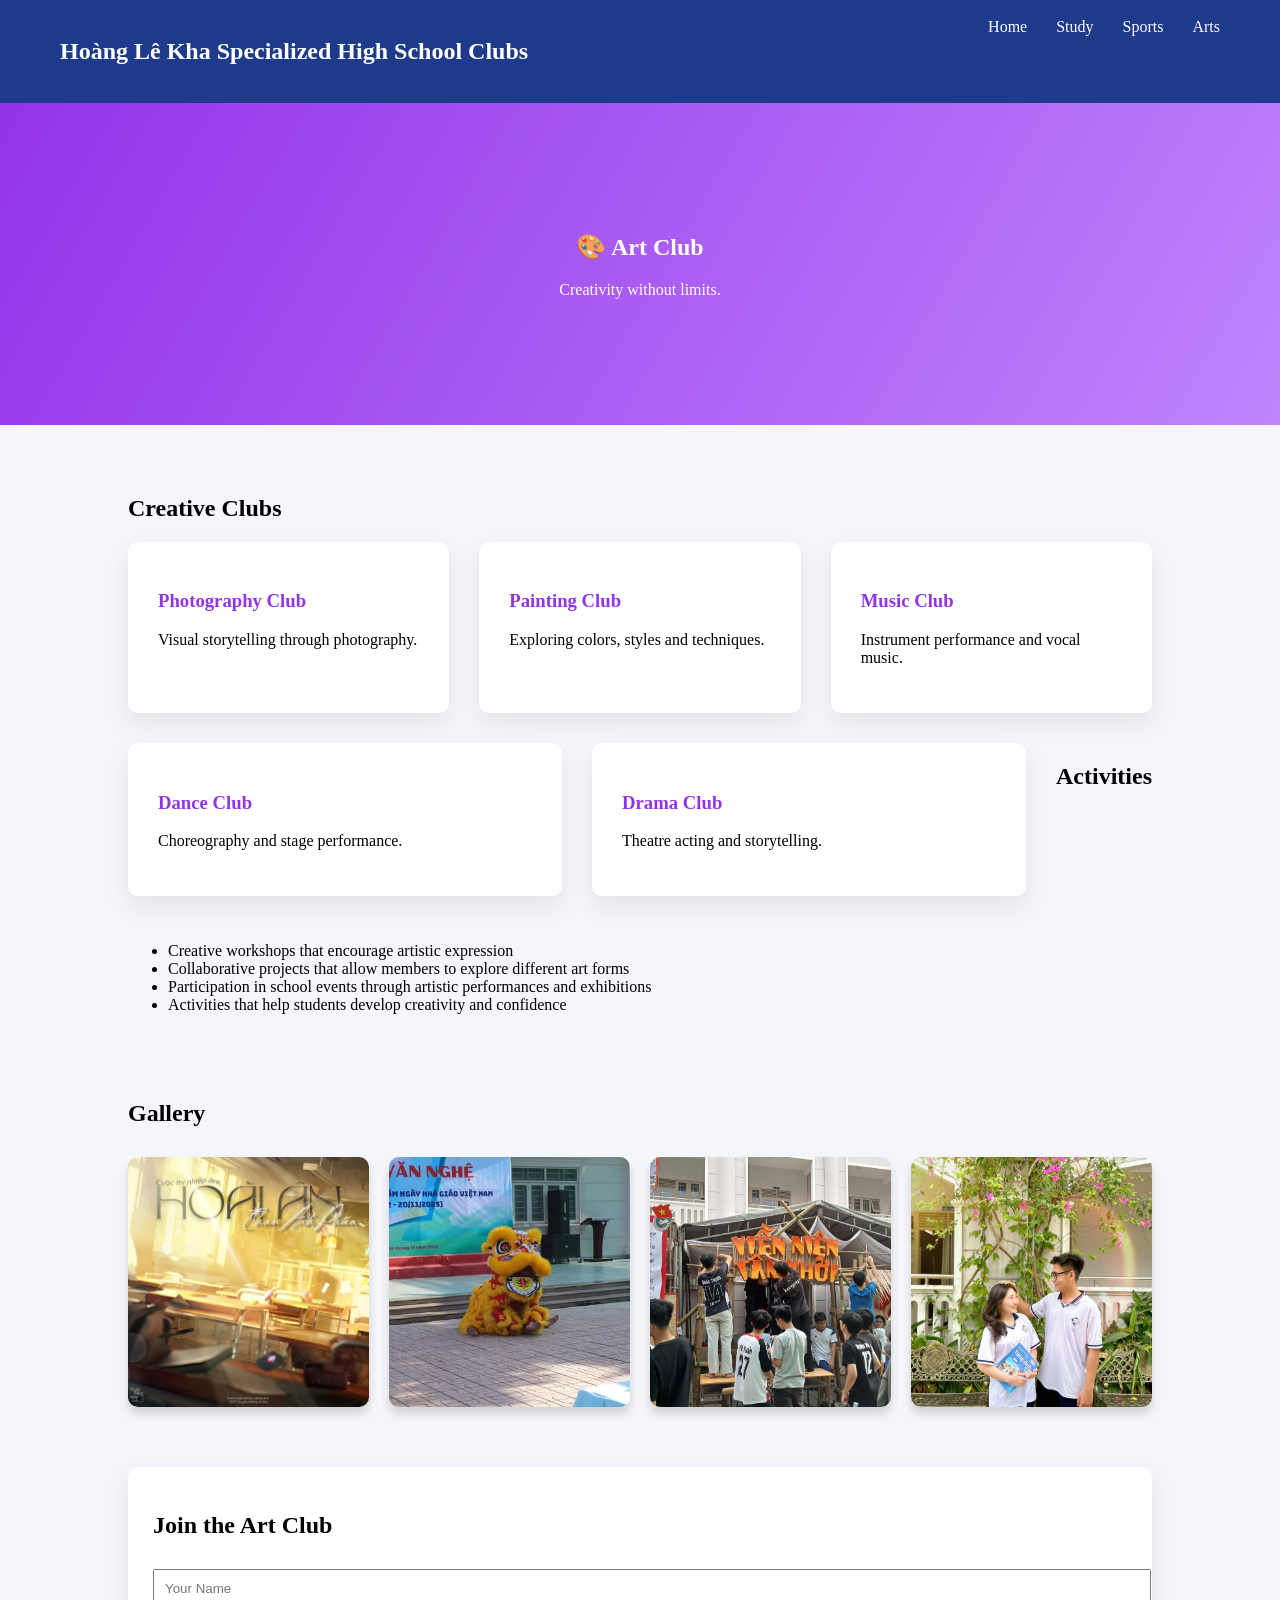
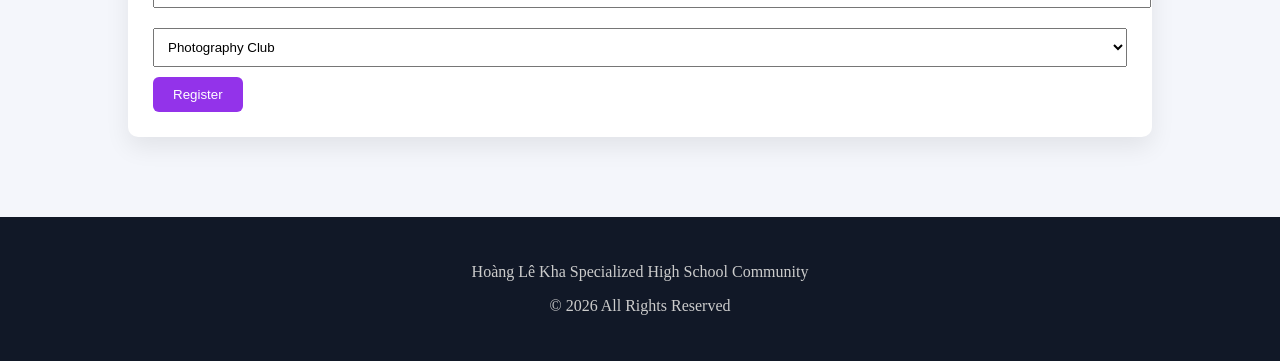
==== art.html @ 9888486a "Update art.html" ====
<!DOCTYPE html>
<html lang="en">

<head>
<link rel="stylesheet" href="style.css">
<meta charset="UTF-8">
<title>Art Club</title>



</head>

<body data-page="art">

<nav>

<h2>Hoàng Lê Kha Specialized High School Clubs</h2>
<div>
<a href="index.html">Home</a>
<a href="study.html">Study</a>
<a href="sports.html">Sports</a>
<a href="art.html">Arts</a>
</div>

</nav>

<section class="hero">

<h1>🎨 Art Club</h1>
<p>Creativity without limits.</p>

</section>

<div class="container">

<h2>Creative Clubs</h2>

<div class="clubs">

<div class="club">
<h3>Photography Club</h3>
<p>Visual storytelling through photography.</p>
</div>

<div class="club">
<h3>Painting Club</h3>
<p>Exploring colors, styles and techniques.</p>
</div>

<div class="club">
<h3>Music Club</h3>
<p>Instrument performance and vocal music.</p>
</div>

<div class="club">
<h3>Dance Club</h3>
<p>Choreography and stage performance.</p>
</div>

<div class="club">
<h3>Drama Club</h3>
<p>Theatre acting and storytelling.</p>
</div>
<h2>Activities</h2>
<ul>
<li>Creative workshops that encourage artistic expression</li>
<li>Collaborative projects that allow members to explore different art forms</li>
<li>Participation in school events through artistic performances and exhibitions</li>
<li>Activities that help students develop creativity and confidence</li>
</ul>
</div>

<h2 style="margin-top:70px">Gallery</h2>

<div class="gallery">


<div class="g1"></div>
<div class="g2"></div>
<div class="g3"></div>
<div class="g4"></div>

</div>

<form>

<h2>Join the Art Club</h2>

<input type="text" placeholder="Your Name">

<select>

<option>Photography Club</option>
<option>Painting Club</option>
<option>Music Club</option>
<option>Dance Club</option>
<option>Drama Club</option>

</select>

<button>Register</button>

</form>

</div>

<footer><p>Hoàng Lê Kha Specialized High School Community</p>
<p>© 2026 All Rights Reserved</p>
</footer>

</body>
</html>
---- style.css ----
body[data-page="home"]{margin:0;
font-family: "Segoe UI", Arial;
background:#f4f6fb;
color:#333;}
body[data-page="home"] /* NAVBAR */

nav{display:flex;
justify-content:space-between;
align-items:center;
padding:18px 60px;
background:#1e3a8a;
color:white;}
body[data-page="home"] nav h2{margin:0;}
body[data-page="home"] nav a{color:white;
text-decoration:none;
margin-left:25px;
font-size:15px;}
body[data-page="home"] /* HERO */

.hero{background:linear-gradient(120deg,#1e3a8a,#3b82f6);
color:white;
text-align:center;
padding:120px 20px;}
body[data-page="home"] .hero h1{font-size:48px;
margin-bottom:15px;}
body[data-page="home"] .hero p{font-size:18px;
opacity:0.9;
max-width:600px;
margin:auto;}
body[data-page="home"] /* CONTAINER */

.container{width:80%;
margin:auto;
margin-top:80px;}
body[data-page="home"] /* CLUB CARDS */

.clubs{display:flex;
gap:40px;}
body[data-page="home"] .club{background:white;
padding:35px;
border-radius:12px;
box-shadow:0 12px 30px rgba(0,0,0,0.08);
flex:1;
text-align:center;
transition:0.3s;}
body[data-page="home"] .club:hover{transform:translateY(-10px);
box-shadow:0 15px 35px rgba(0,0,0,0.12);}
body[data-page="home"] .club h2{margin-top:10px;}
body[data-page="home"] .club p{color:#555;
line-height:1.6;}
body[data-page="home"] .club a{display:inline-block;
margin-top:20px;
padding:10px 28px;
background:#1e3a8a;
color:white;
text-decoration:none;
border-radius:6px;}
body[data-page="home"] /* ABOUT */

.about{text-align:center;
margin-top:90px;}
body[data-page="home"] .about p{max-width:650px;
margin:auto;
line-height:1.7;
color:#555;}
body[data-page="home"] /* FEATURES */

.features{display:flex;
gap:40px;
margin-top:60px;}
body[data-page="home"] .feature{background:white;
padding:30px;
border-radius:10px;
box-shadow:0 10px 25px rgba(0,0,0,0.08);
flex:1;
text-align:center;}
body[data-page="home"] /* GALLERY */

.gallery{display:grid;
grid-template-columns:repeat(auto-fit,minmax(220px,1fr));
gap:20px;
margin-top:30px;
}
body[data-page="home"] .gallery div{
height:250px;
border-radius:10px;
background-size:cover;
background-position:center;
box-shadow:0 7px 10px rgba(0,0,0,0.15);}
body[data-page="home"] .g1{
background-image:url("index1.jpg");
}

body[data-page="home"] .g2{
background-image:url("index2.jpg");
}

body[data-page="home"] .g3{
background-image:url("index3.jpg");
}

body[data-page="home"] .g4{
background-image:url("index4.jpg");}
body[data-page="home"] /* FOOTER */

footer{margin-top:100px;
background:#111827;
color:#ccc;
padding:40px;
text-align:center;}
body[data-page="home"] footer p{margin:6px 0;}

body[data-page="study"]{margin:0;
font-family:Segoe UI, Arial;
background:#f4f6fb;}
body[data-page="study"] /* NAVBAR */

nav{display:flex;
justify-content:space-between;
align-items:center;
padding:18px 60px;
background:#1e3a8a;
color:white;}
body[data-page="study"] nav a{color:white;
text-decoration:none;
margin-left:25px;}
body[data-page="study"] /* HERO */

.hero{background:linear-gradient(120deg,#f97316,#fdba74);
color:white;
text-align:center;
padding:110px 20px;}
body[data-page="study"] .hero h1{font-size:46px;}
body[data-page="study"] /* CONTAINER */

.container{width:80%;
margin:auto;
margin-top:70px;}
body[data-page="study"] /* CLUBS */

.clubs{display:flex;
flex-wrap:wrap;
gap:30px;}
body[data-page="study"] .club{background:white;
padding:30px;
border-radius:10px;
box-shadow:0 10px 25px rgba(0,0,0,0.08);
flex:1;
min-width:230px;}
body[data-page="study"] .club h3{color:#f97316;}
body[data-page="study"] /* ACTIVITIES */

.activities{margin-top:70px;}
body[data-page="study"] .activities ul{line-height:1.9;}
body[data-page="study"] /* GALLERY */

.gallery{display:grid;
grid-template-columns:repeat(auto-fit,minmax(220px,1fr));
gap:20px;
margin-top:30px;}
body[data-page="study"] .gallery div{
height:250px;
border-radius:10px;
background-size:cover;
background-position:center;
box-shadow:0 7px 10px rgba(0,0,0,0.15);}
body[data-page="study"] .g1{
background-image:url("study1.jpg");
}

body[data-page="study"] .g2{
background-image:url("study2.jpg");
}

body[data-page="study"] .g3{
background-image:url("study3.jpg");
}

body[data-page="study"] .g4{
background-image:url("study4.jpg");
}

body[data-page="study"]

form{margin-top:60px;
background:white;
padding:25px;
border-radius:10px;
box-shadow:0 10px 25px rgba(0,0,0,0.08);}
body[data-page="study"] input,body[data-page="study"] select{width:100%;
padding:10px;
margin:10px 0;}
body[data-page="study"] button{background:#f97316;
color:white;
border:none;
padding:10px 20px;
border-radius:6px;}
body[data-page="study"] /* FOOTER */

footer{margin-top:80px;
background:#111827;
color:#ccc;
text-align:center;
padding:30px;}

body[data-page="sports"] {margin:0;font-family:Segoe UI;background:#f4f6fb;}
body[data-page="sports"] nav{display:flex;
justify-content:space-between;
padding:18px 60px;
background:#1e3a8a;
color:white;}
body[data-page="sports"] nav a{color:white;text-decoration:none;margin-left:25px;}
body[data-page="sports"] .hero{background:linear-gradient(120deg,#16a34a,#4ade80);
color:white;
text-align:center;
padding:110px;}
body[data-page="sports"] .container{width:80%;margin:auto;margin-top:70px;}
body[data-page="sports"] .clubs{display:flex;flex-wrap:wrap;gap:30px;}
body[data-page="sports"] .club{background:white;
padding:30px;
border-radius:10px;
box-shadow:0 10px 25px rgba(0,0,0,0.08);
flex:1;
min-width:230px;}
body[data-page="sports"] .club h3{color:#16a34a;}
body[data-page="sports"] .gallery{display:grid;
grid-template-columns:repeat(auto-fit,minmax(220px,1fr));
gap:20px;
margin-top:30px;}
body[data-page="sports"] .gallery div{
height:250px;
border-radius:10px;
background-size:cover;
background-position:center;
box-shadow:0 7px 10px rgba(0,0,0,0.15);
}
body[data-page="sports"] .g1{
background-image:url("sports1.jpg");
}

body[data-page="sports"] .g2{
background-image:url("sports2.jpg");
}

body[data-page="sports"] .g3{
background-image:url("sports3.jpg");
}

body[data-page="sports"] .g4{
background-image:url("sports4.jpg");
}
body[data-page="sports"] form{margin-top:60px;
background:white;
padding:25px;
border-radius:10px;
box-shadow:0 10px 25px rgba(0,0,0,0.08);}
body[data-page="sports"] input,body[data-page="sports"] select{width:100%;padding:10px;margin:10px 0;}
body[data-page="sports"] button{background:#16a34a;
color:white;
border:none;
padding:10px 20px;
border-radius:6px;}
body[data-page="sports"] footer{margin-top:80px;
background:#111827;
color:#ccc;
text-align:center;
padding:30px;}

body[data-page="art"] {margin:0;font-family:Segoe UI;background:#f4f6fb;}
body[data-page="art"] nav{display:flex;
justify-content:space-between;
padding:18px 60px;
background:#1e3a8a;
color:white;}
body[data-page="art"] nav a{color:white;text-decoration:none;margin-left:25px;}
body[data-page="art"] .hero{background:linear-gradient(120deg,#9333ea,#c084fc);
color:white;
text-align:center;
padding:110px;}
body[data-page="art"] .container{width:80%;margin:auto;margin-top:70px;}
body[data-page="art"] .clubs{display:flex;flex-wrap:wrap;gap:30px;}
body[data-page="art"] .club{background:white;
padding:30px;
border-radius:10px;
box-shadow:0 10px 25px rgba(0,0,0,0.08);
flex:1;
min-width:230px;}
body[data-page="art"] .club h3{color:#9333ea;}
body[data-page="art"] .gallery{display:grid;
grid-template-columns:repeat(auto-fit,minmax(220px,1fr));
gap:20px;
margin-top:30px;}
body[data-page="art"] .gallery div{
height:250px;
border-radius:10px;
background-size:cover;
background-position:center;
box-shadow:0 7px 10px rgba(0,0,0,0.15);}
body[data-page="art"] .g1{
background-image:url("art1.jpg");
}

body[data-page="art"] .g2{
background-image:url("art2.jpg");
}

body[data-page="art"] .g3{
background-image:url("art3.jpg");
}

body[data-page="art"] .g4{
background-image:url("art4.jpg");
}
body[data-page="art"] form{margin-top:60px;
background:white;
padding:25px;
border-radius:10px;
box-shadow:0 10px 25px rgba(0,0,0,0.08);}
body[data-page="art"] input,body[data-page="art"] select{width:100%;padding:10px;margin:10px 0;}
body[data-page="art"] button{background:#9333ea;
color:white;
border:none;
padding:10px 20px;
border-radius:6px;}
body[data-page="art"] footer{margin-top:80px;
background:#111827;
color:#ccc;
text-align:center;
padding:30px;}
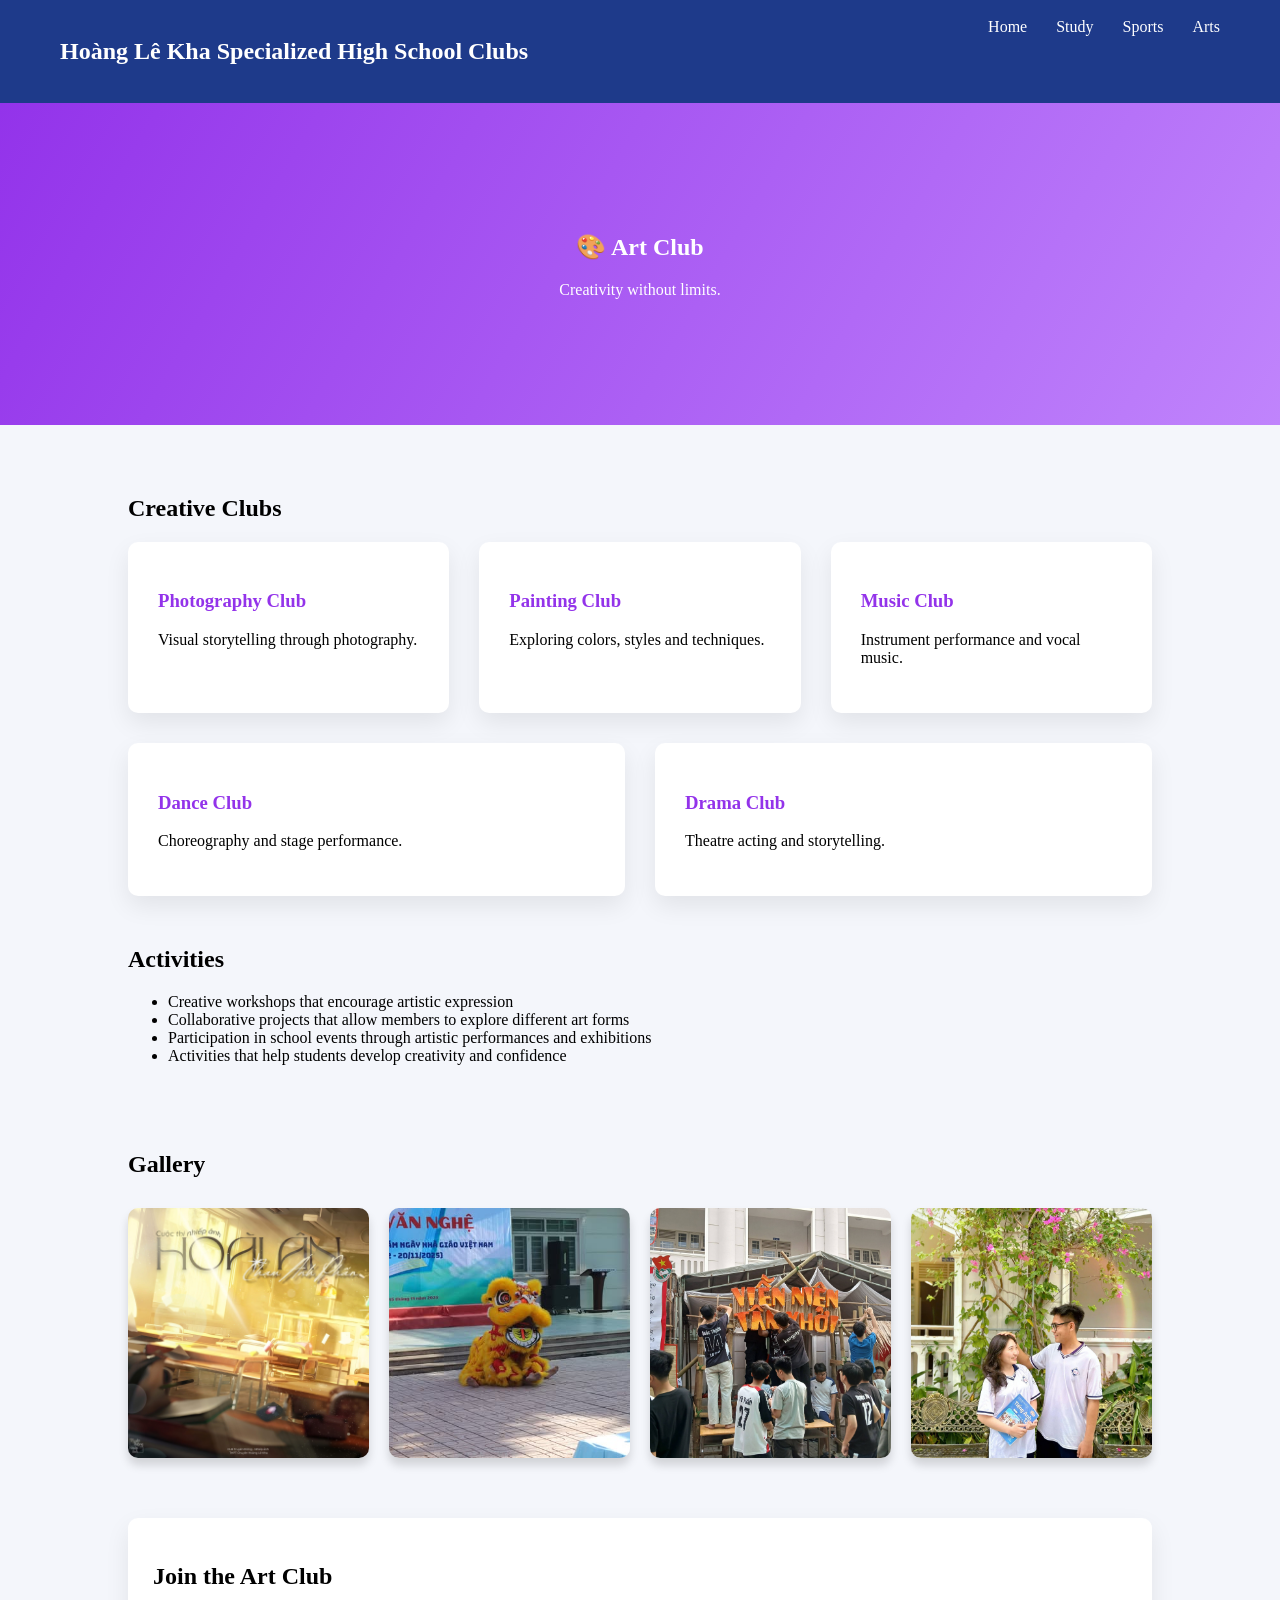
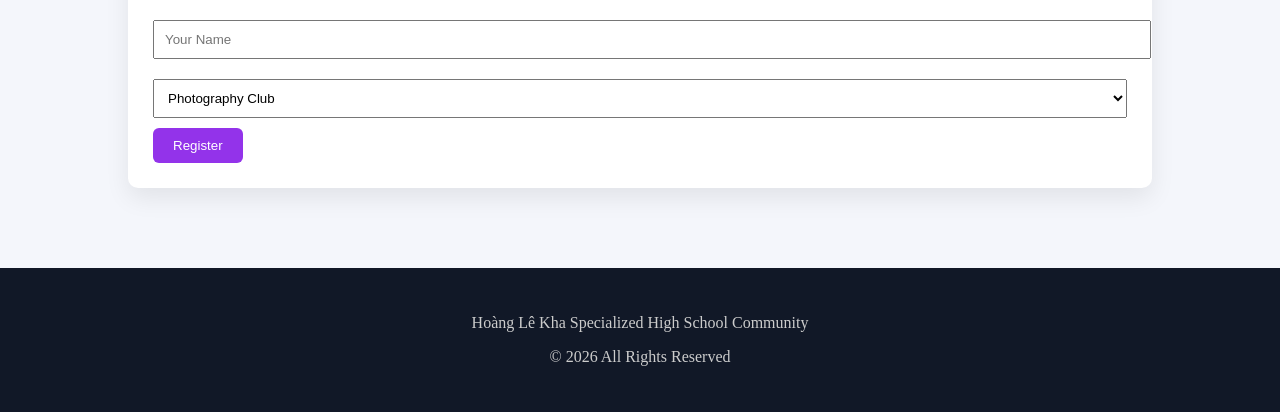
==== commit f4ae5f08: "Update art.html" ====
--- a/art.html
+++ b/art.html
@@ -61,6 +61,7 @@
 <h3>Drama Club</h3>
 <p>Theatre acting and storytelling.</p>
 </div>
+<section class="activities">
 <h2>Activities</h2>
 <ul>
 <li>Creative workshops that encourage artistic expression</li>
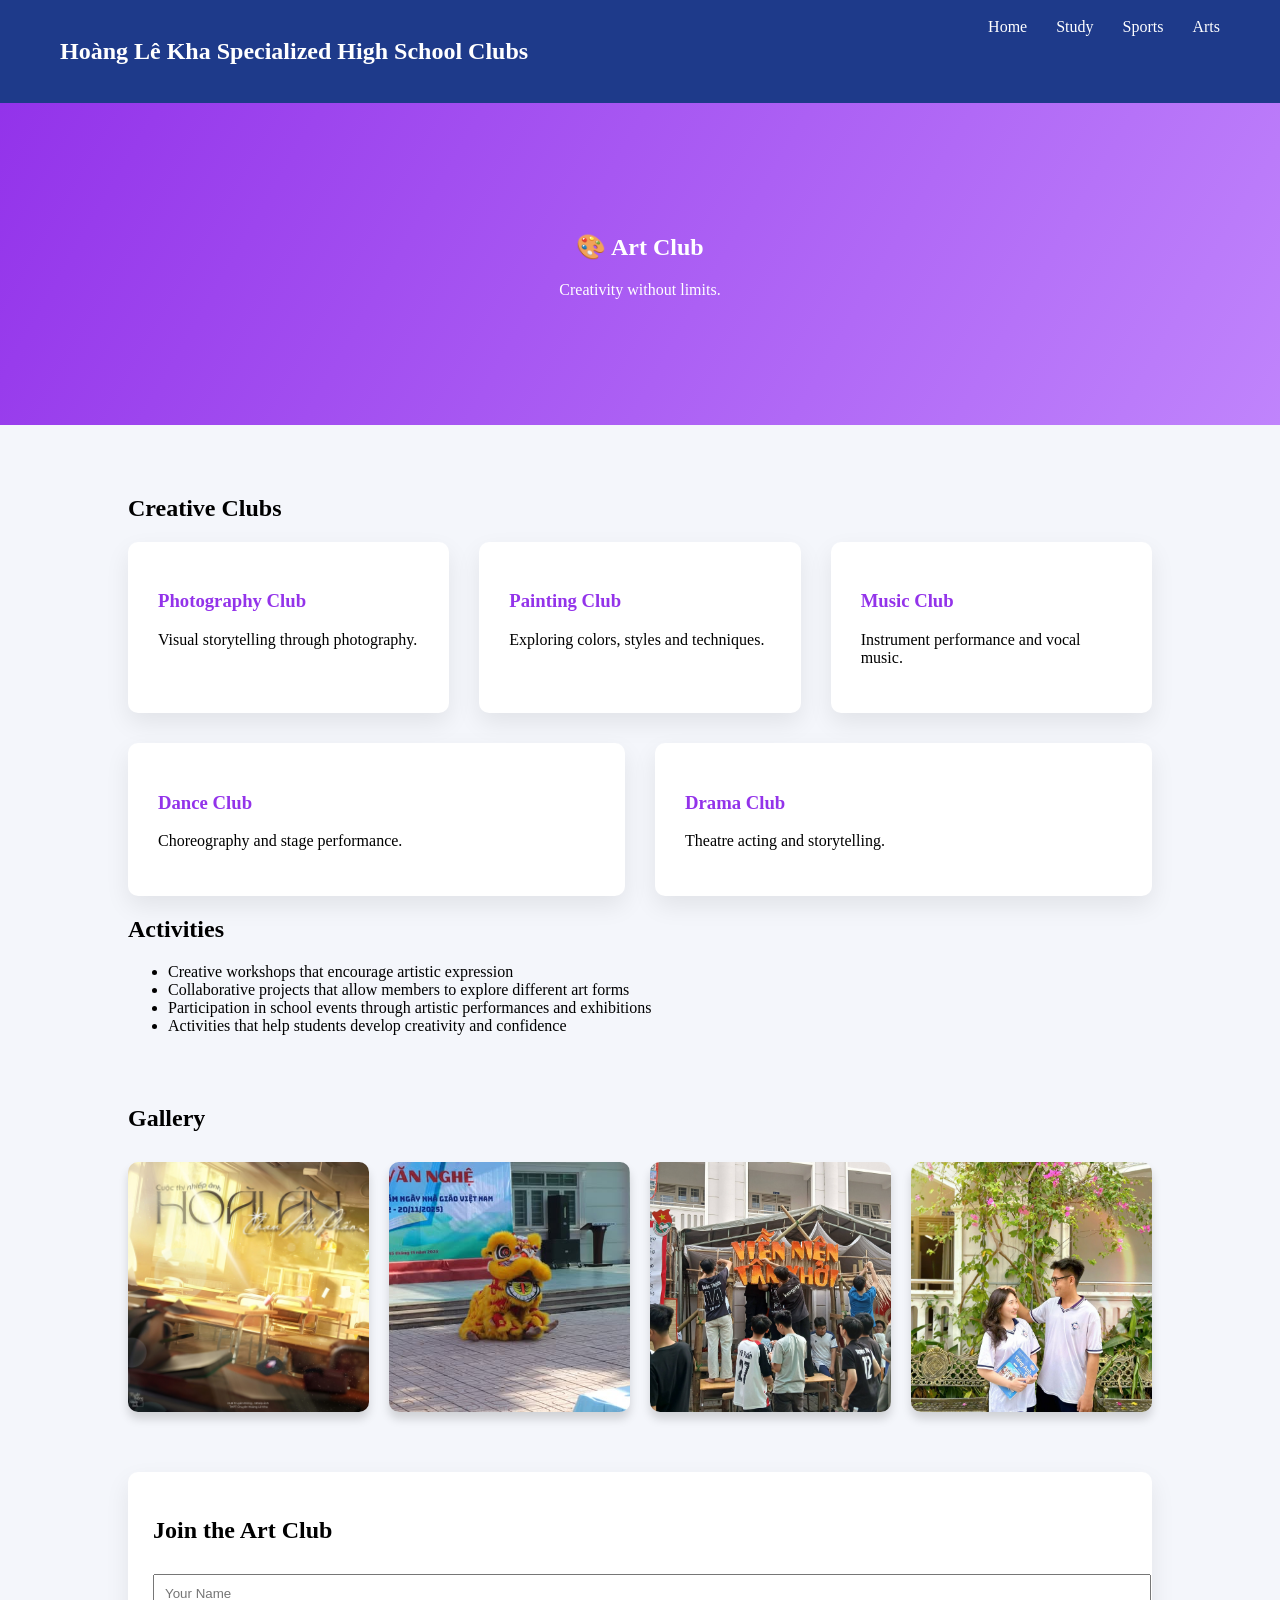
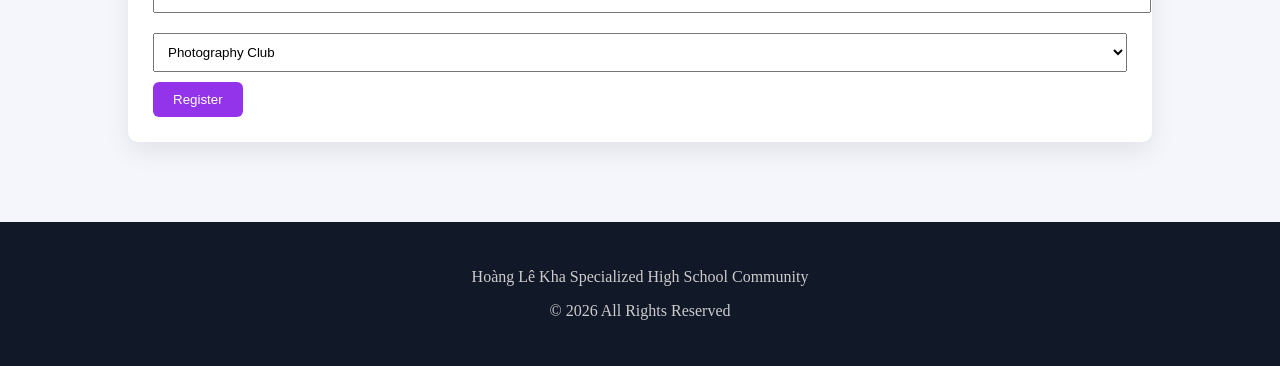
==== commit 7459e9c5: "Update art.html" ====
--- a/art.html
+++ b/art.html
@@ -60,7 +60,7 @@
 <div class="club">
 <h3>Drama Club</h3>
 <p>Theatre acting and storytelling.</p>
-</div>
+</div> </div>
 <section class="activities">
 <h2>Activities</h2>
 <ul>
@@ -69,8 +69,7 @@
 <li>Participation in school events through artistic performances and exhibitions</li>
 <li>Activities that help students develop creativity and confidence</li>
 </ul>
-</div>
-
+</section>
 <h2 style="margin-top:70px">Gallery</h2>
 
 <div class="gallery">
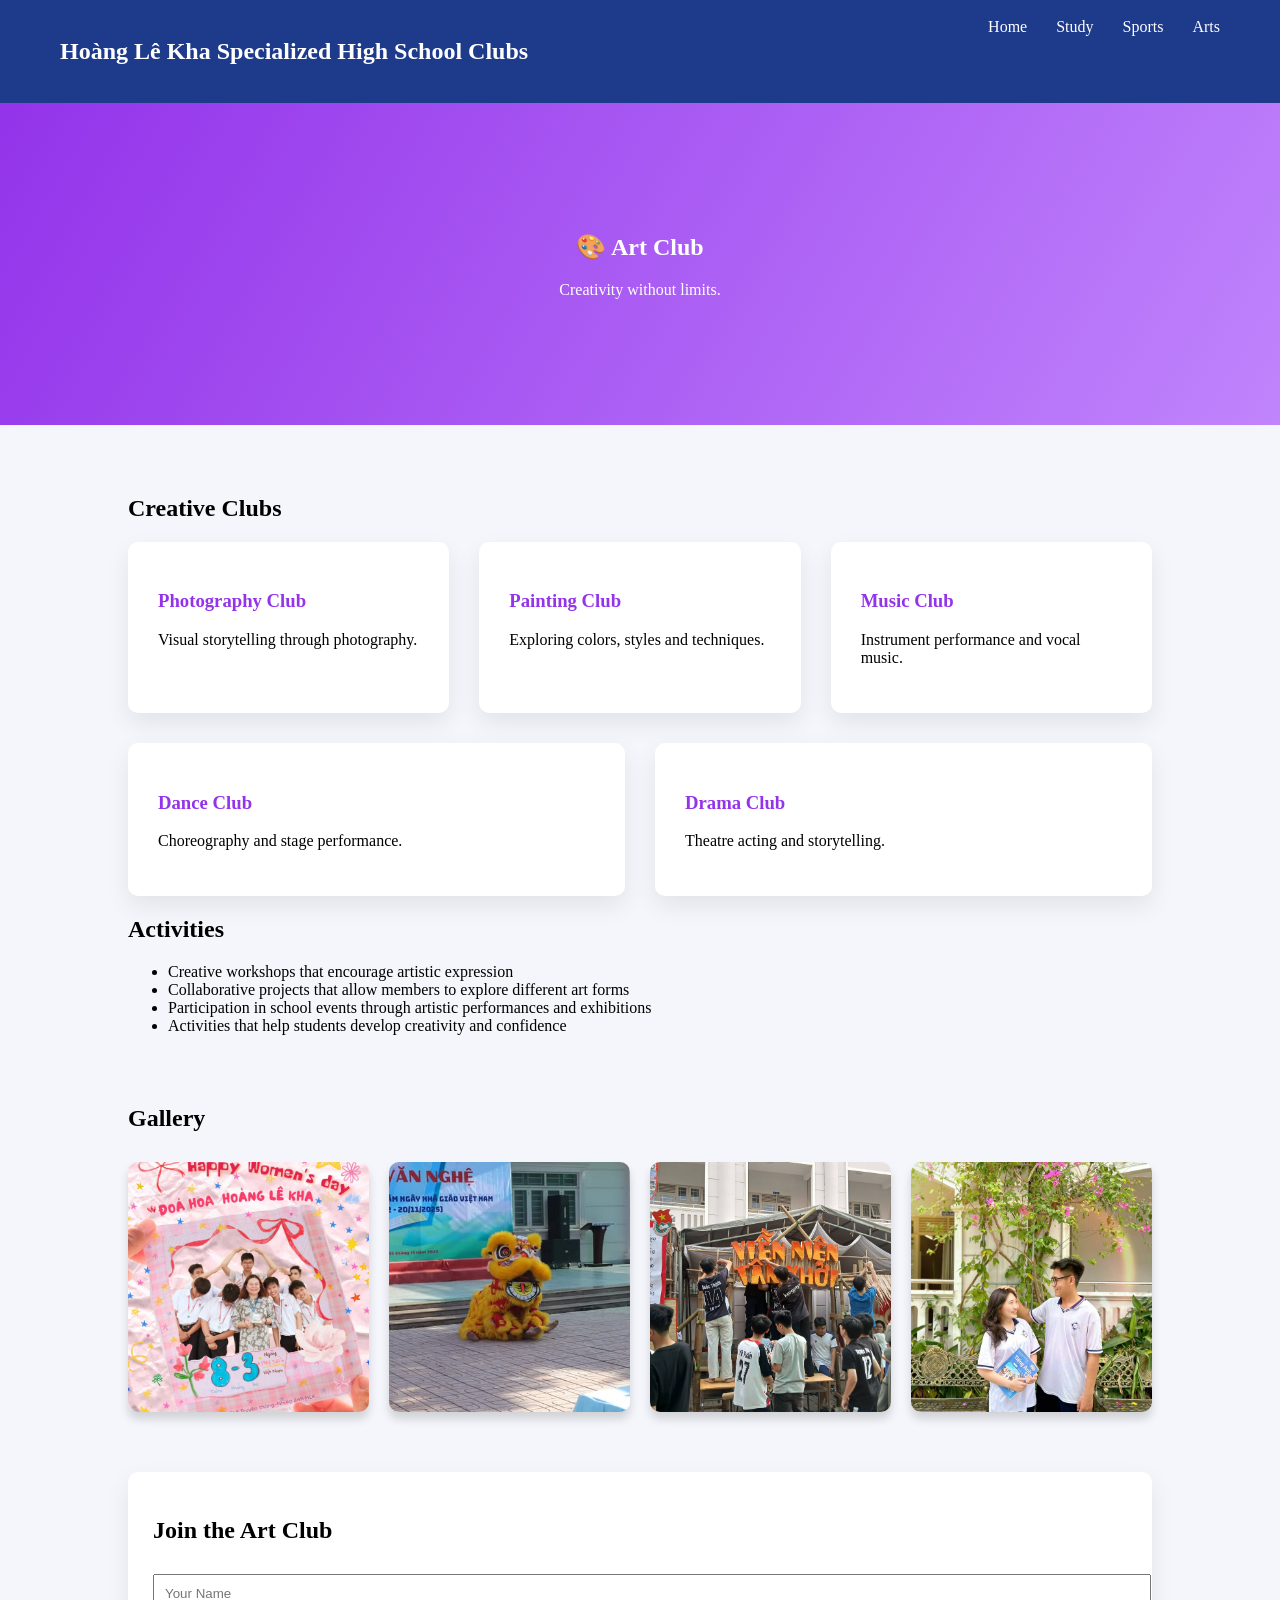
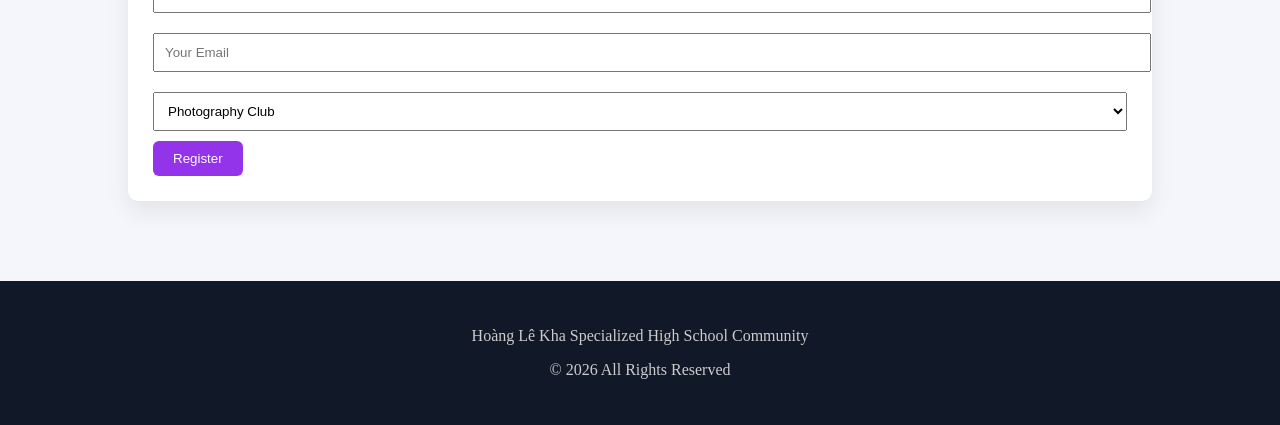
==== commit 707a457c: "Update art.html" ====
--- a/art.html
+++ b/art.html
@@ -87,7 +87,7 @@
 <h2>Join the Art Club</h2>
 
 <input type="text" placeholder="Your Name">
-
+<input type="text" placeholder="Your Email">
 <select>
 
 <option>Photography Club</option>
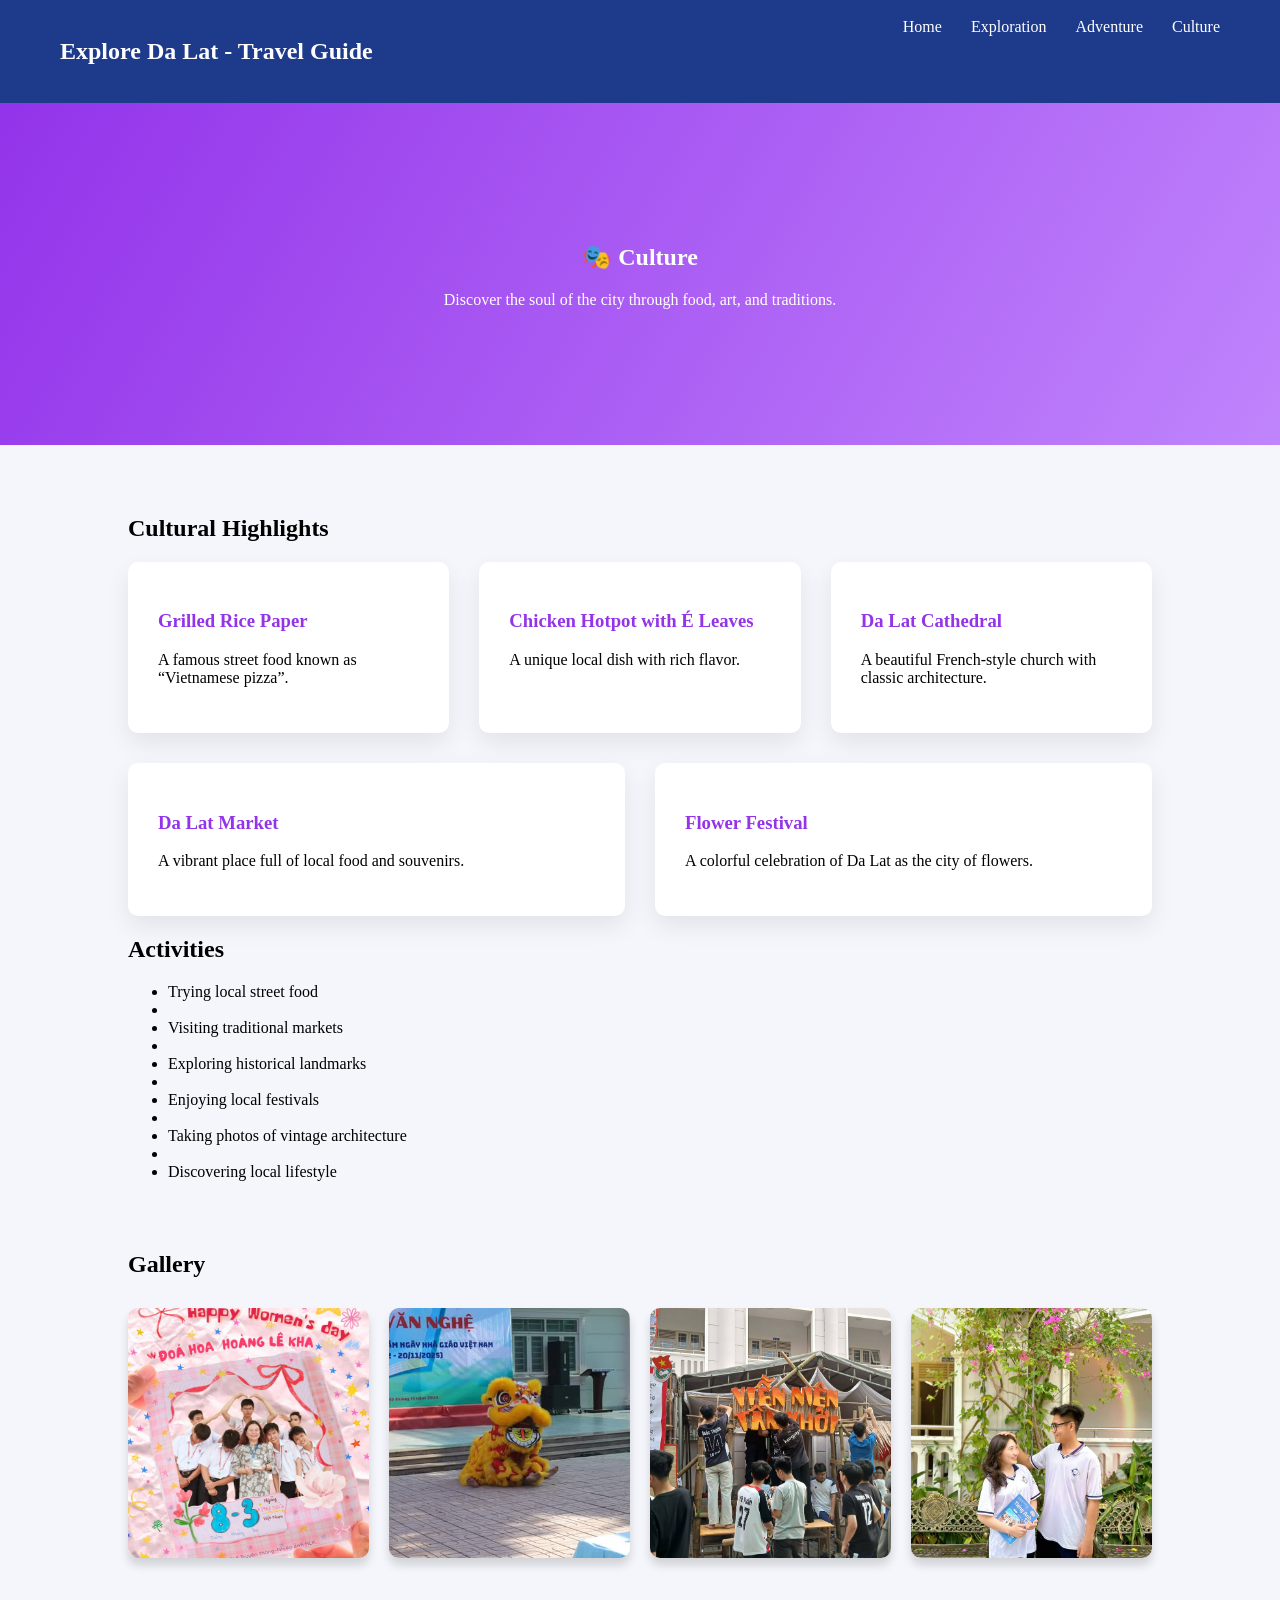
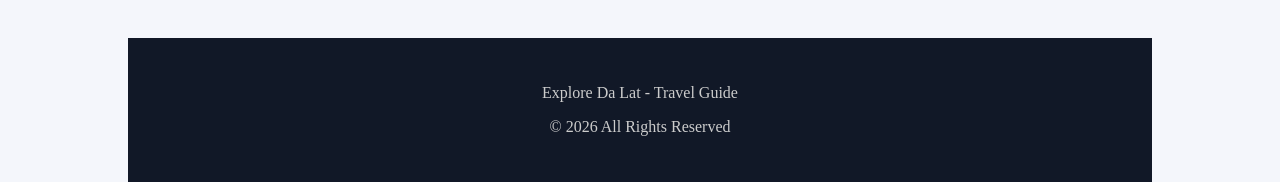
==== commit 32242c3a: "art.html" ====
--- a/art.html
+++ b/art.html
@@ -4,7 +4,7 @@
 <head>
 <link rel="stylesheet" href="style.css">
 <meta charset="UTF-8">
-<title>Art Club</title>
+<title>Culture</title>
 
 
 
@@ -14,60 +14,62 @@
 
 <nav>
 
-<h2>Hoàng Lê Kha Specialized High School Clubs</h2>
+<h2>Explore Da Lat - Travel Guide</h2>
 <div>
 <a href="index.html">Home</a>
-<a href="study.html">Study</a>
-<a href="sports.html">Sports</a>
-<a href="art.html">Arts</a>
+<a href="study.html">Exploration</a>
+<a href="sports.html">Adventure</a>
+<a href="art.html">Culture</a>
 </div>
 
 </nav>
 
 <section class="hero">
 
-<h1>🎨 Art Club</h1>
-<p>Creativity without limits.</p>
+<h1>🎭 Culture</h1>
+<p>Discover the soul of the city through food, art, and traditions.</p>
 
 </section>
 
 <div class="container">
 
-<h2>Creative Clubs</h2>
+<h2>Cultural Highlights</h2>
 
 <div class="clubs">
 
 <div class="club">
-<h3>Photography Club</h3>
-<p>Visual storytelling through photography.</p>
+<h3>Grilled Rice Paper</h3>
+<p>A famous street food known as “Vietnamese pizza”.</p>
 </div>
 
 <div class="club">
-<h3>Painting Club</h3>
-<p>Exploring colors, styles and techniques.</p>
+<h3>Chicken Hotpot with É Leaves</h3>
+<p>A unique local dish with rich flavor.</p>
 </div>
 
 <div class="club">
-<h3>Music Club</h3>
-<p>Instrument performance and vocal music.</p>
+<h3>Da Lat Cathedral</h3>
+<p>A beautiful French-style church with classic architecture.</p>
 </div>
 
 <div class="club">
-<h3>Dance Club</h3>
-<p>Choreography and stage performance.</p>
+<h3>Da Lat Market</h3>
+<p>A vibrant place full of local food and souvenirs.</p>
 </div>
 
 <div class="club">
-<h3>Drama Club</h3>
-<p>Theatre acting and storytelling.</p>
+<h3>Flower Festival</h3>
+<p>A colorful celebration of Da Lat as the city of flowers.</p>
 </div> </div>
 <section class="activities">
 <h2>Activities</h2>
 <ul>
-<li>Creative workshops that encourage artistic expression</li>
-<li>Collaborative projects that allow members to explore different art forms</li>
-<li>Participation in school events through artistic performances and exhibitions</li>
-<li>Activities that help students develop creativity and confidence</li>
+<li>Trying local street food<li>
+<li>Visiting traditional markets<li>
+<li>Exploring historical landmarks<li>
+<li>Enjoying local festivals<li>
+<li>Taking photos of vintage architecture<li>
+<li>Discovering local lifestyle</li>
 </ul>
 </section>
 <h2 style="margin-top:70px">Gallery</h2>
@@ -82,29 +84,9 @@
 
 </div>
 
-<form>
 
-<h2>Join the Art Club</h2>
 
-<input type="text" placeholder="Your Name">
-<input type="text" placeholder="Your Email">
-<select>
-
-<option>Photography Club</option>
-<option>Painting Club</option>
-<option>Music Club</option>
-<option>Dance Club</option>
-<option>Drama Club</option>
-
-</select>
-
-<button>Register</button>
-
-</form>
-
-</div>
-
-<footer><p>Hoàng Lê Kha Specialized High School Community</p>
+<footer><p>Explore Da Lat - Travel Guide</p>
 <p>© 2026 All Rights Reserved</p>
 </footer>
 
--- a/style.css
+++ b/style.css
@@ -129,7 +129,7 @@
 .hero{background:linear-gradient(120deg,#f97316,#fdba74);
 color:white;
 text-align:center;
-padding:110px 20px;}
+padding:120px 20px;}
 body[data-page="study"] .hero h1{font-size:46px;}
 body[data-page="study"] /* CONTAINER */
 
@@ -213,7 +213,7 @@
 body[data-page="sports"] .hero{background:linear-gradient(120deg,#16a34a,#4ade80);
 color:white;
 text-align:center;
-padding:110px;}
+padding:120px 20px;}
 body[data-page="sports"] .container{width:80%;margin:auto;margin-top:70px;}
 body[data-page="sports"] .clubs{display:flex;flex-wrap:wrap;gap:30px;}
 body[data-page="sports"] .club{background:white;
@@ -276,7 +276,7 @@
 body[data-page="art"] .hero{background:linear-gradient(120deg,#9333ea,#c084fc);
 color:white;
 text-align:center;
-padding:110px;}
+padding:120px 20px;}
 body[data-page="art"] .container{width:80%;margin:auto;margin-top:70px;}
 body[data-page="art"] .clubs{display:flex;flex-wrap:wrap;gap:30px;}
 body[data-page="art"] .club{background:white;
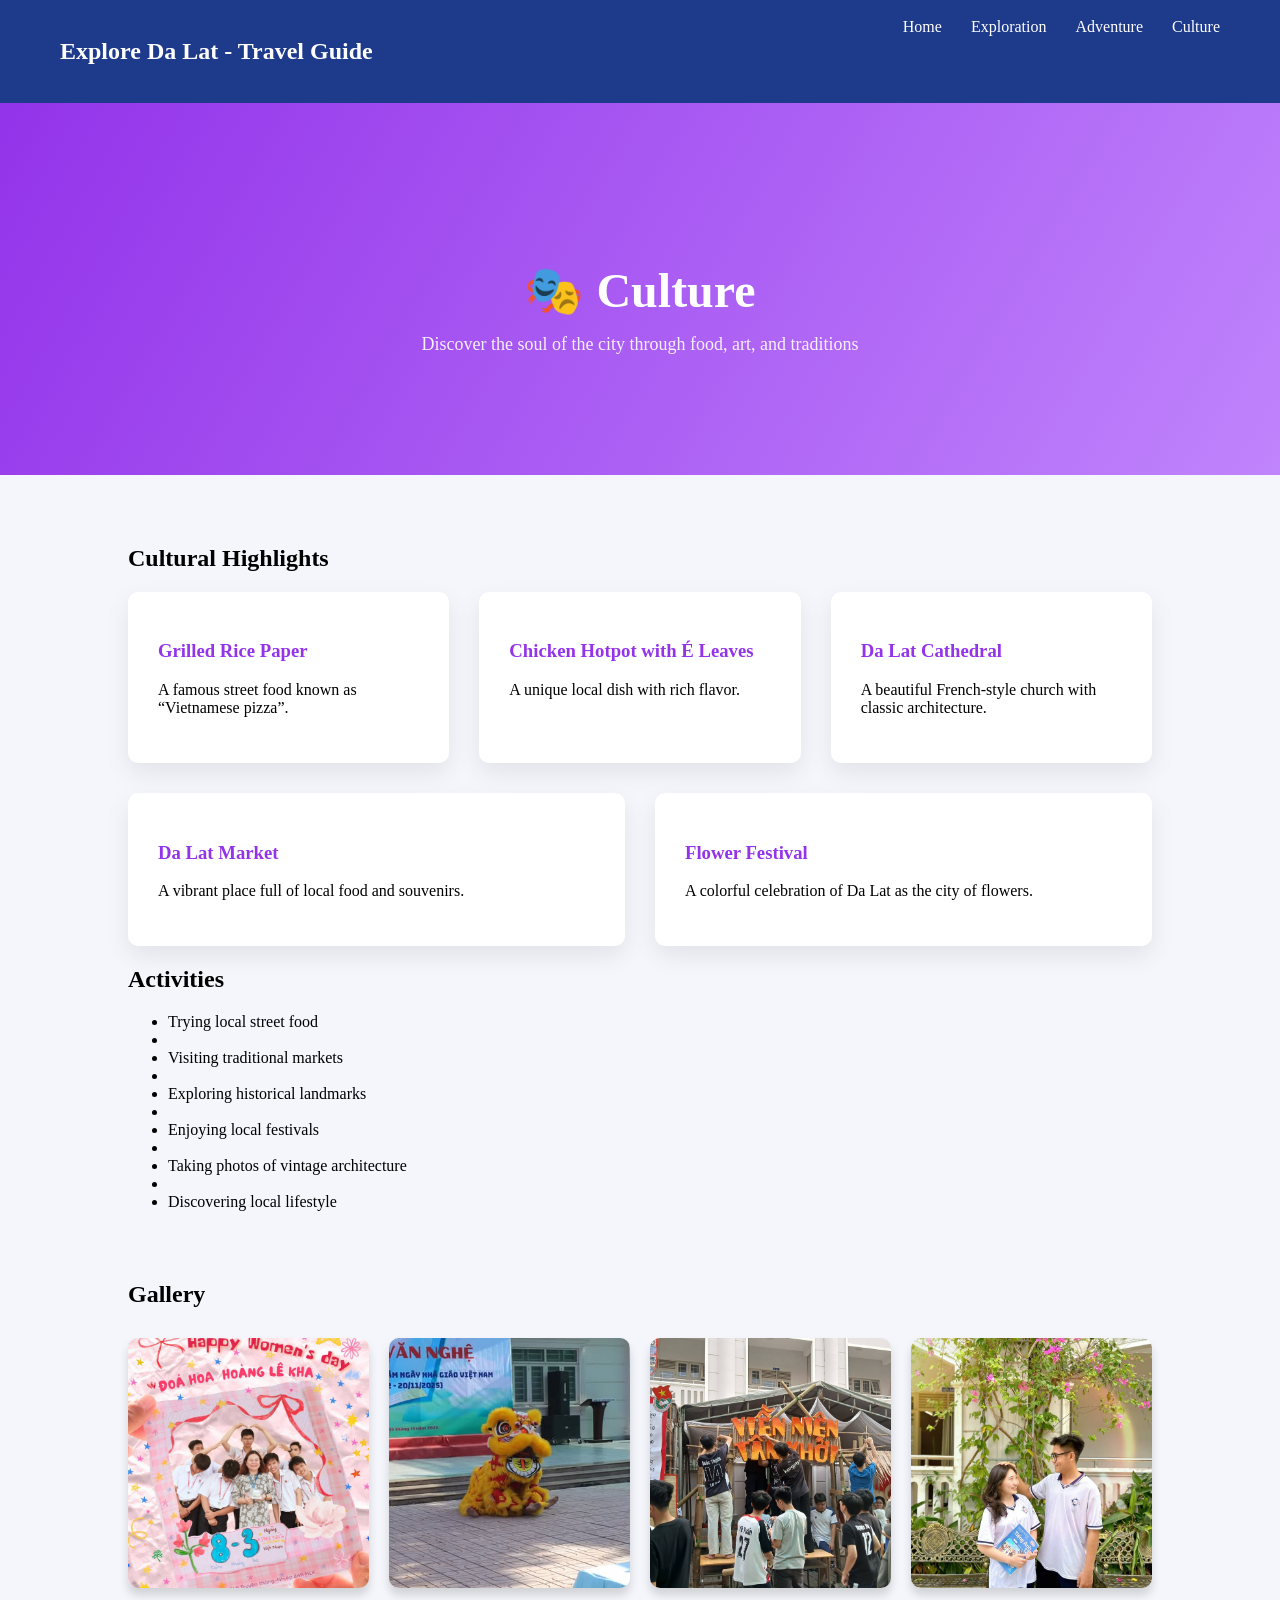
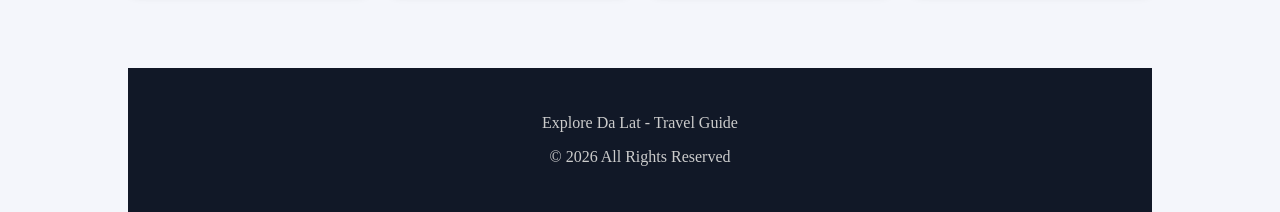
==== commit e9233991: "art.html" ====
--- a/art.html
+++ b/art.html
@@ -27,7 +27,7 @@
 <section class="hero">
 
 <h1>🎭 Culture</h1>
-<p>Discover the soul of the city through food, art, and traditions.</p>
+<p>Discover the soul of the city through food, art, and traditions</p>
 
 </section>
 
--- a/style.css
+++ b/style.css
@@ -130,7 +130,12 @@
 color:white;
 text-align:center;
 padding:120px 20px;}
-body[data-page="study"] .hero h1{font-size:46px;}
+body[data-page="study"] .hero h1{font-size:48px;
+margin-bottom:15px;}
+body[data-page="study"] .hero p{font-size:18px;
+opacity:0.9;
+max-width:600px;
+margin:auto;}
 body[data-page="study"] /* CONTAINER */
 
 .container{width:80%;
@@ -214,6 +219,12 @@
 color:white;
 text-align:center;
 padding:120px 20px;}
+body[data-page="sports"] .hero h1{font-size:48px;
+margin-bottom:15px;}
+body[data-page="sports"] .hero p{font-size:18px;
+opacity:0.9;
+max-width:600px;
+margin:auto;}
 body[data-page="sports"] .container{width:80%;margin:auto;margin-top:70px;}
 body[data-page="sports"] .clubs{display:flex;flex-wrap:wrap;gap:30px;}
 body[data-page="sports"] .club{background:white;
@@ -277,6 +288,12 @@
 color:white;
 text-align:center;
 padding:120px 20px;}
+body[data-page="art"] .hero h1{font-size:48px;
+margin-bottom:15px;}
+body[data-page="art"] .hero p{font-size:18px;
+opacity:0.9;
+max-width:600px;
+margin:auto;}
 body[data-page="art"] .container{width:80%;margin:auto;margin-top:70px;}
 body[data-page="art"] .clubs{display:flex;flex-wrap:wrap;gap:30px;}
 body[data-page="art"] .club{background:white;
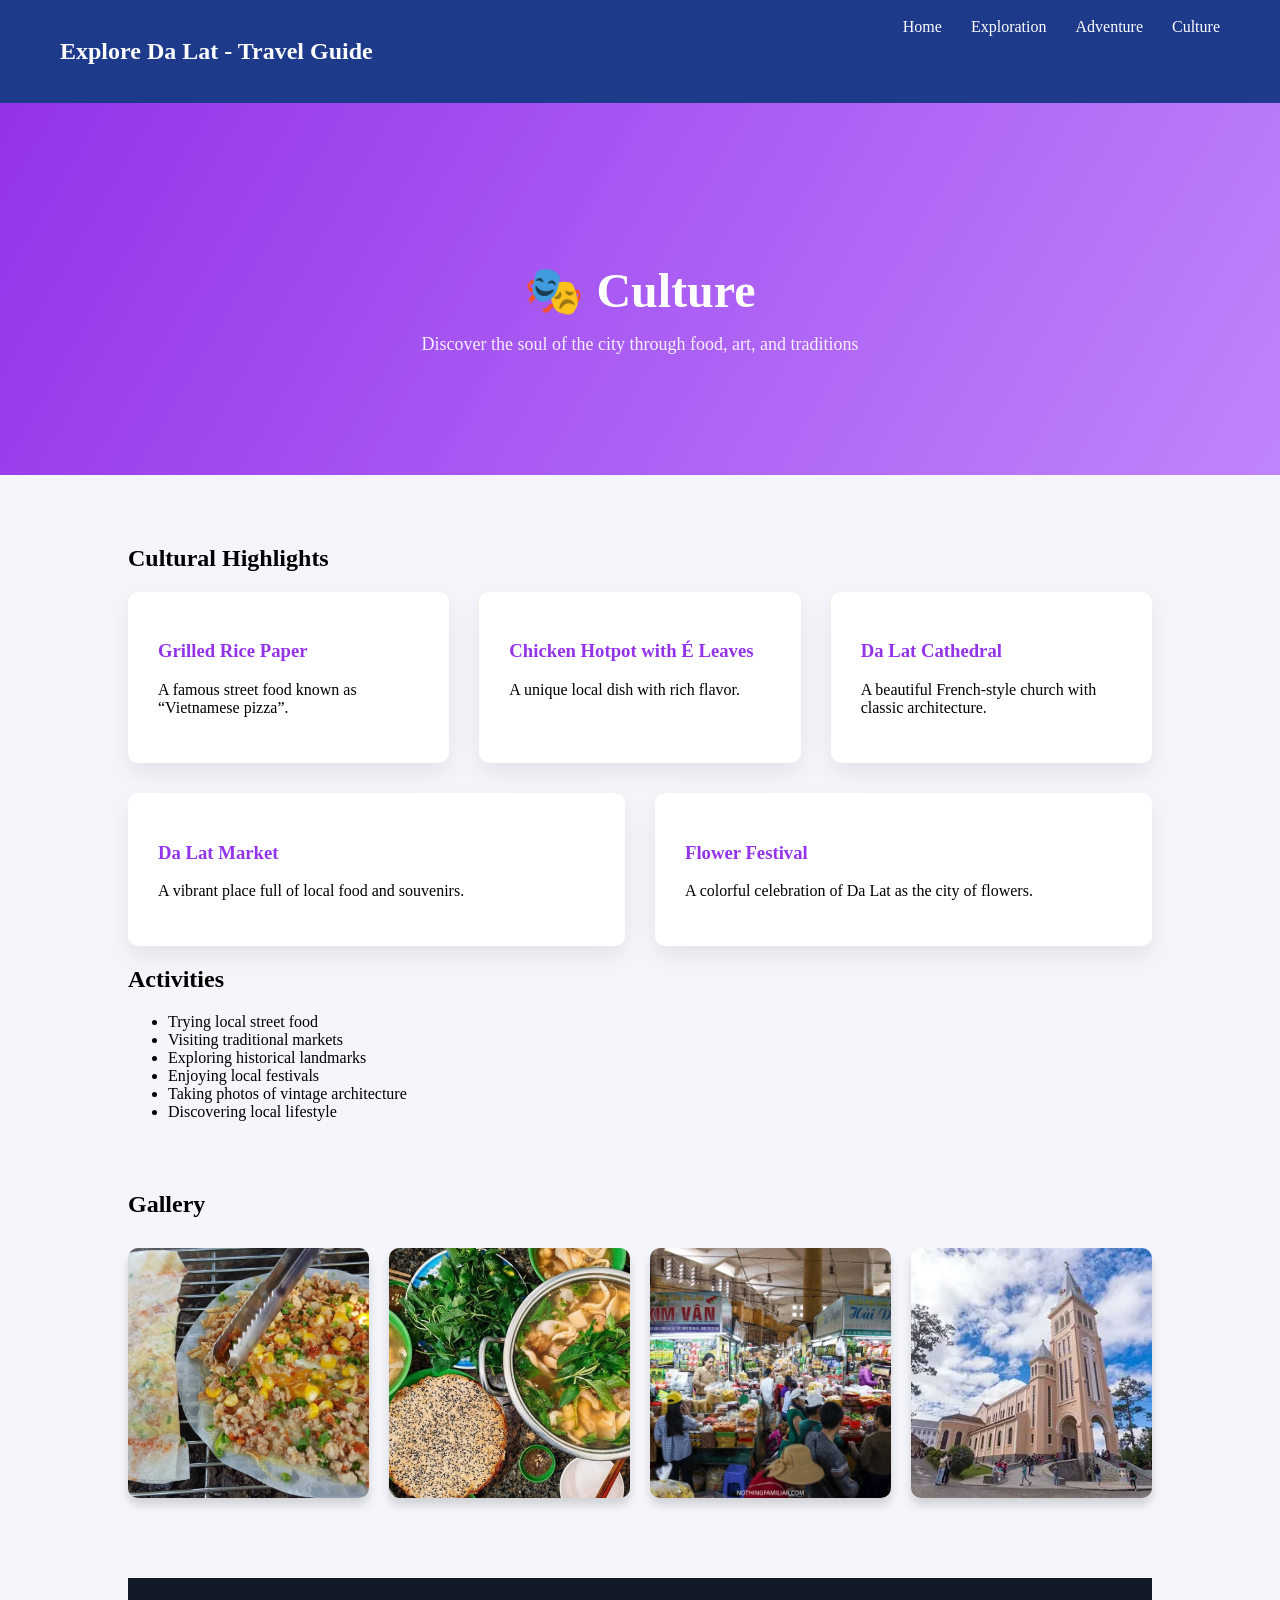
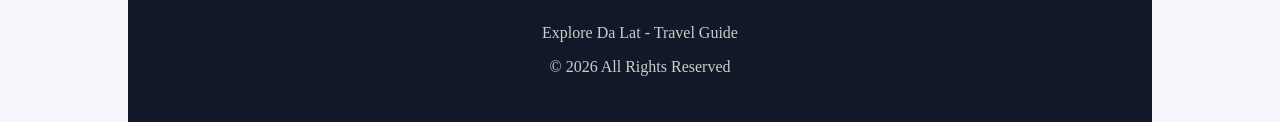
==== commit 32f90885: "Update art.html" ====
--- a/art.html
+++ b/art.html
@@ -64,11 +64,11 @@
 <section class="activities">
 <h2>Activities</h2>
 <ul>
-<li>Trying local street food<li>
-<li>Visiting traditional markets<li>
-<li>Exploring historical landmarks<li>
-<li>Enjoying local festivals<li>
-<li>Taking photos of vintage architecture<li>
+<li>Trying local street food</li>
+<li>Visiting traditional markets</li>
+<li>Exploring historical landmarks</li>
+<li>Enjoying local festivals</li>
+<li>Taking photos of vintage architecture</li>
 <li>Discovering local lifestyle</li>
 </ul>
 </section>
--- a/style.css
+++ b/style.css
@@ -88,19 +88,19 @@
 background-position:center;
 box-shadow:0 7px 10px rgba(0,0,0,0.15);}
 body[data-page="home"] .g1{
-background-image:url("index1.jpg");
+background-image:url("index01.jpg");
 }
 
 body[data-page="home"] .g2{
-background-image:url("index2.jpg");
+background-image:url("index02.jpg");
 }
 
 body[data-page="home"] .g3{
-background-image:url("index3.jpg");
+background-image:url("index03.jpg");
 }
 
 body[data-page="home"] .g4{
-background-image:url("index4.jpg");}
+background-image:url("index04.jpg");}
 body[data-page="home"] /* FOOTER */
 
 footer{margin-top:100px;
@@ -170,19 +170,19 @@
 background-position:center;
 box-shadow:0 7px 10px rgba(0,0,0,0.15);}
 body[data-page="study"] .g1{
-background-image:url("study1.jpg");
+background-image:url("study01.jpg");
 }
 
 body[data-page="study"] .g2{
-background-image:url("study2.jpg");
+background-image:url("study02.jpg");
 }
 
 body[data-page="study"] .g3{
-background-image:url("study3.jpg");
+background-image:url("study03.jpg");
 }
 
 body[data-page="study"] .g4{
-background-image:url("study4.jpg");
+background-image:url("study04.jpg");
 }
 
 body[data-page="study"]
@@ -246,19 +246,19 @@
 box-shadow:0 7px 10px rgba(0,0,0,0.15);
 }
 body[data-page="sports"] .g1{
-background-image:url("sports1.jpg");
+background-image:url("sports01.jpg");
 }
 
 body[data-page="sports"] .g2{
-background-image:url("sports2.jpg");
+background-image:url("sports02.jpg");
 }
 
 body[data-page="sports"] .g3{
-background-image:url("sports3.jpg");
+background-image:url("sports03.jpg");
 }
 
 body[data-page="sports"] .g4{
-background-image:url("sports4.jpg");
+background-image:url("sports04.jpg");
 }
 body[data-page="sports"] form{margin-top:60px;
 background:white;
@@ -314,19 +314,19 @@
 background-position:center;
 box-shadow:0 7px 10px rgba(0,0,0,0.15);}
 body[data-page="art"] .g1{
-background-image:url("art1.jpg");
+background-image:url("art01.jpg");
 }
 
 body[data-page="art"] .g2{
-background-image:url("art2.jpg");
+background-image:url("art02.jpg");
 }
 
 body[data-page="art"] .g3{
-background-image:url("art3.jpg");
+background-image:url("art03.jpg");
 }
 
 body[data-page="art"] .g4{
-background-image:url("art4.jpg");
+background-image:url("art04.jpg");
 }
 body[data-page="art"] form{margin-top:60px;
 background:white;
